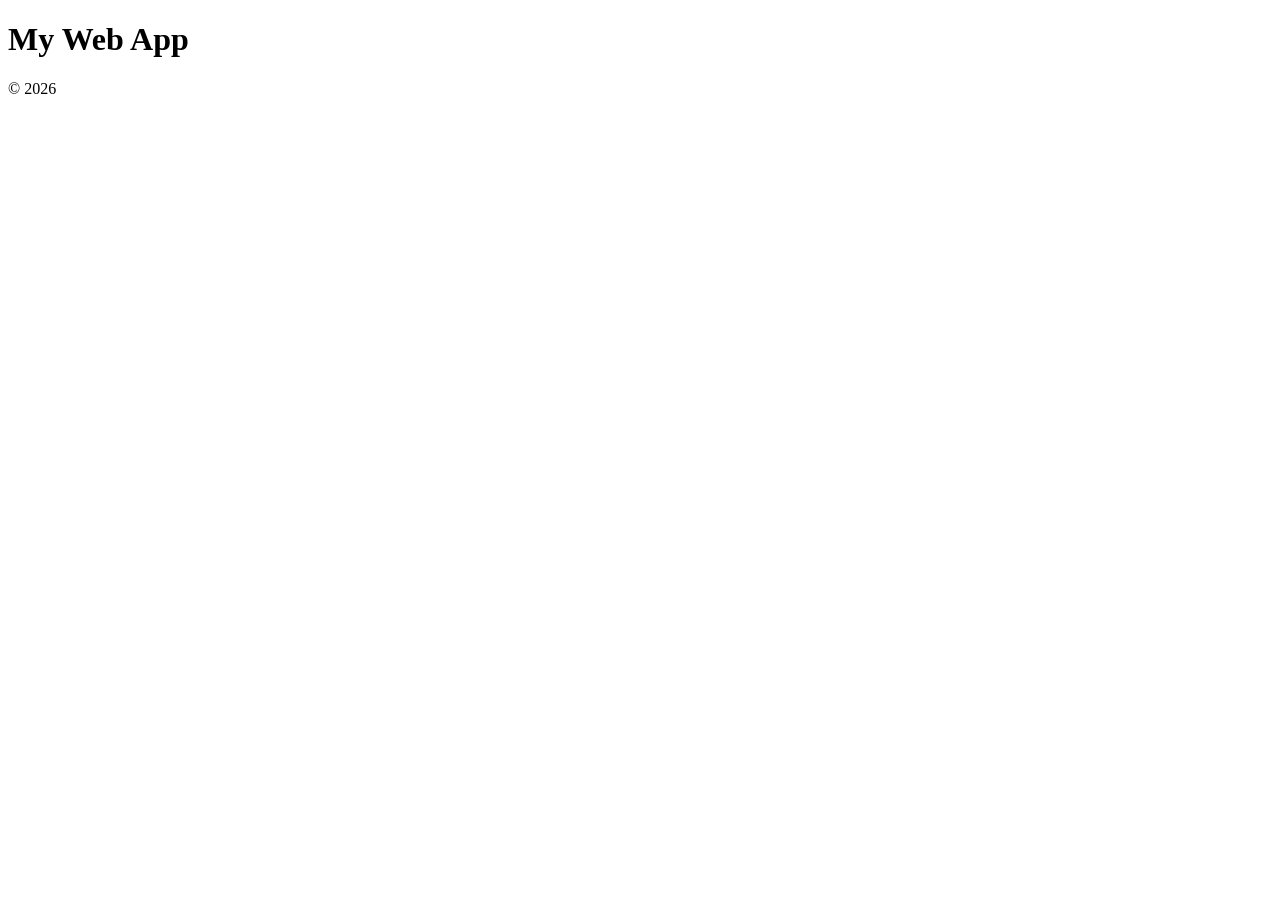
==== index.html @ 16203b1e "first commit" ====
<!DOCTYPE html>
<html lang="en">
<head>
  <meta charset="UTF-8" />
  <meta name="viewport" content="width=device-width, initial-scale=1.0" />
  <title>My Web App</title>
  <link rel="stylesheet" href="style.css" />
</head>
<body>

  <header>
    <h1>My Web App</h1>
  </header>

  <main>
    <!-- Main content goes here -->
  </main>

  <footer>
    <p>&copy; 2026</p>
  </footer>

  <script src="app.js"></script>
</body>
</html>
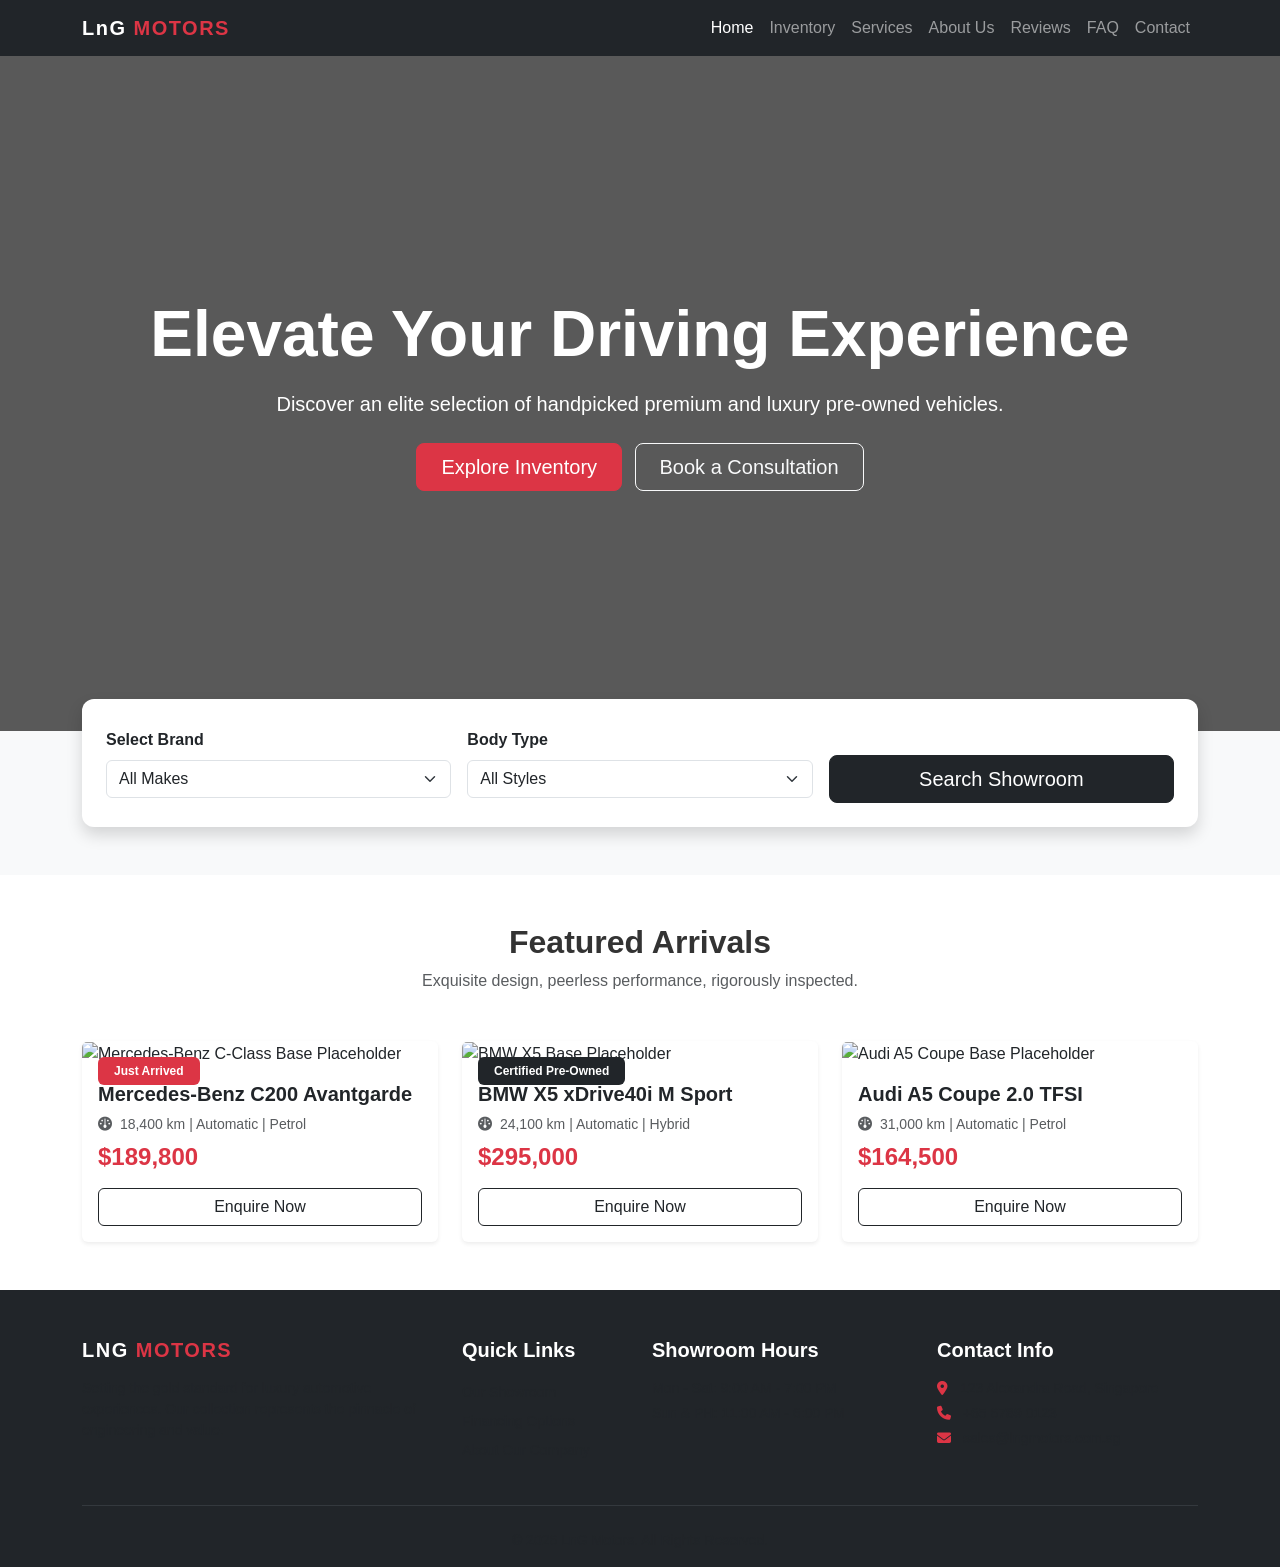
==== commit 99f202bb: "Structure: Organize styles and scripts into modular css/js subdirectories" ====
--- a/index.html
+++ b/index.html
@@ -1,25 +1,171 @@
 <!DOCTYPE html>
 <html lang="en">
 <head>
-  <meta charset="UTF-8" />
-  <meta name="viewport" content="width=device-width, initial-scale=1.0" />
-  <title>My Web App</title>
-  <link rel="stylesheet" href="style.css" />
+    <meta charset="UTF-8">
+    <meta name="viewport" content="width=device-width, initial-scale=1.0">
+    <title>LnG Motors | Luxury Pre-Owned Showroom</title>
+
+    <link href="https://cdn.jsdelivr.net/npm/bootstrap@5.3.3/dist/css/bootstrap.min.css" rel="stylesheet">
+
+    <link rel="stylesheet" href="https://cdnjs.cloudflare.com/ajax/libs/font-awesome/6.4.0/css/all.min.css">
+
+    <link rel="stylesheet" href="css/styles.css">
 </head>
 <body>
 
-  <header>
-    <h1>My Web App</h1>
-  </header>
+    <nav class="navbar navbar-expand-lg navbar-dark bg-dark sticky-top">
+        <div class="container">
+            <a class="navbar-brand fw-bold tracking-wider" href="index.html">LnG <span class="text-danger">MOTORS</span></a>
+            <button class="navbar-toggler" type="button" data-bs-toggle="collapse" data-bs-target="#mainNavbar" aria-controls="mainNavbar" aria-expanded="false" aria-label="Toggle navigation">
+                <span class="navbar-toggler-icon"></span>
+            </button>
+            <div class="collapse navbar-collapse" id="mainNavbar">
+                <ul class="navbar-nav ms-auto mb-2 mb-lg-0">
+                    <li class="nav-item"><a class="nav-link active" href="index.html">Home</a></li>
+                    <li class="nav-item"><a class="nav-link" href="inventory.html">Inventory</a></li>
+                    <li class="nav-item"><a class="nav-link" href="services.html">Services</a></li>
+                    <li class="nav-item"><a class="nav-link" href="about.html">About Us</a></li>
+                    <li class="nav-item"><a class="nav-link" href="testimonials.html">Reviews</a></li>
+                    <li class="nav-item"><a class="nav-link" href="faq.html">FAQ</a></li>
+                    <li class="nav-item"><a class="nav-link" href="contact.html">Contact</a></li>
+                </ul>
+            </div>
+        </div>
+    </nav>
 
-  <main>
-    <!-- Main content goes here -->
-  </main>
+    <header class="hero-section d-flex align-items-center text-center text-white">
+        <div class="container">
+            <h1 class="display-3 fw-bold mb-3">Elevate Your Driving Experience</h1>
+            <p class="lead mb-4">Discover an elite selection of handpicked premium and luxury pre-owned vehicles.</p>
+            <a href="inventory.html" class="btn btn-danger btn-lg px-4 me-2">Explore Inventory</a>
+            <a href="contact.html" class="btn btn-outline-light btn-lg px-4">Book a Consultation</a>
+        </div>
+    </header>
 
-  <footer>
-    <p>&copy; 2026</p>
-  </footer>
+    <section class="py-5 bg-light">
+        <div class="container">
+            <div class="card shadow p-4 border-0 filter-card-offset">
+                <div class="row g-3 align-items-center">
+                    <div class="col-md-4">
+                        <label class="form-label fw-semibold">Select Brand</label>
+                        <select class="form-select" id="brandFilter">
+                            <option value="all">All Makes</option>
+                            <option value="mercedes">Mercedes-Benz</option>
+                            <option value="bmw">BMW</option>
+                            <option value="audi">Audi</option>
+                        </select>
+                    </div>
+                    <div class="col-md-4">
+                        <label class="form-label fw-semibold">Body Type</label>
+                        <select class="form-select" id="typeFilter">
+                            <option value="all">All Styles</option>
+                            <option value="sedan">Sedan</option>
+                            <option value="suv">SUV</option>
+                            <option value="coupe">Coupe</option>
+                        </select>
+                    </div>
+                    <div class="col-md-4 d-grid">
+                        <label class="form-label d-none d-md-block">&nbsp;</label>
+                        <button class="btn btn-dark btn-lg" id="filterSearchBtn">Search Showroom</button>
+                    </div>
+                </div>
+            </div>
+        </div>
+    </section>
 
-  <script src="app.js"></script>
+    <section class="py-5">
+        <div class="container">
+            <div class="text-center mb-5">
+                <h2 class="fw-bold">Featured Arrivals</h2>
+                <p class="text-muted">Exquisite design, peerless performance, rigorously inspected.</p>
+            </div>
+            <div class="row g-4" id="featuredCarGrid">
+                <div class="col-md-4 car-item" data-brand="mercedes" data-type="sedan">
+                    <div class="card h-100 shadow-sm border-0 vehicle-card">
+                        <div class="position-relative">
+                            <img src="assets/images/car1.jpg" class="card-img-top" alt="Mercedes-Benz C-Class Base Placeholder">
+                            <span class="badge bg-danger position-absolute top-0 start-0 m-3 px-3 py-2">Just Arrived</span>
+                        </div>
+                        <div class="card-body">
+                            <h5 class="card-title fw-bold">Mercedes-Benz C200 Avantgarde</h5>
+                            <p class="text-muted small mb-2"><i class="fa-solid fa-gauge me-1"></i> 18,400 km | Automatic | Petrol</p>
+                            <h4 class="text-danger fw-bold mb-3">$189,800</h4>
+                            <div class="d-grid">
+                                <a href="contact.html" class="btn btn-outline-dark">Enquire Now</a>
+                            </div>
+                        </div>
+                    </div>
+                </div>
+                <div class="col-md-4 car-item" data-brand="bmw" data-type="suv">
+                    <div class="card h-100 shadow-sm border-0 vehicle-card">
+                        <div class="position-relative">
+                            <img src="assets/images/car2.jpg" class="card-img-top" alt="BMW X5 Base Placeholder">
+                            <span class="badge bg-dark position-absolute top-0 start-0 m-3 px-3 py-2">Certified Pre-Owned</span>
+                        </div>
+                        <div class="card-body">
+                            <h5 class="card-title fw-bold">BMW X5 xDrive40i M Sport</h5>
+                            <p class="text-muted small mb-2"><i class="fa-solid fa-gauge me-1"></i> 24,100 km | Automatic | Hybrid</p>
+                            <h4 class="text-danger fw-bold mb-3">$295,000</h4>
+                            <div class="d-grid">
+                                <a href="contact.html" class="btn btn-outline-dark">Enquire Now</a>
+                            </div>
+                        </div>
+                    </div>
+                </div>
+                <div class="col-md-4 car-item" data-brand="audi" data-type="coupe">
+                    <div class="card h-100 shadow-sm border-0 vehicle-card">
+                        <div class="position-relative">
+                            <img src="assets/images/car3.jpg" class="card-img-top" alt="Audi A5 Coupe Base Placeholder">
+                        </div>
+                        <div class="card-body">
+                            <h5 class="card-title fw-bold">Audi A5 Coupe 2.0 TFSI</h5>
+                            <p class="text-muted small mb-2"><i class="fa-solid fa-gauge me-1"></i> 31,000 km | Automatic | Petrol</p>
+                            <h4 class="text-danger fw-bold mb-3">$164,500</h4>
+                            <div class="d-grid">
+                                <a href="contact.html" class="btn btn-outline-dark">Enquire Now</a>
+                            </div>
+                        </div>
+                    </div>
+                </div>
+            </div>
+        </div>
+    </section>
+
+    <footer class="bg-dark text-white pt-5 pb-3">
+        <div class="container">
+            <div class="row g-4">
+                <div class="col-lg-4 col-md-6">
+                    <h5 class="fw-bold mb-3 text-uppercase tracking-wider">LnG <span class="text-danger">Motors</span></h5>
+                    <p class="text-muted small">Setting the gold standard for luxury automotive experiences. Our collection represents the pinnacle of engineering and value.</p>
+                </div>
+                <div class="col-lg-2 col-md-6">
+                    <h5 class="fw-bold mb-3">Quick Links</h5>
+                    <ul class="list-unstyled text-muted small">
+                        <li><a href="inventory.html" class="text-reset text-decoration-none d-block py-1">Our Showroom</a></li>
+                        <li><a href="services.html" class="text-reset text-decoration-none d-block py-1">Financing Options</a></li>
+                        <li><a href="about.html" class="text-reset text-decoration-none d-block py-1">About Our Company</a></li>
+                    </ul>
+                </div>
+                <div class="col-lg-3 col-md-6">
+                    <h5 class="fw-bold mb-3">Showroom Hours</h5>
+                    <p class="text-muted small mb-1">Mon - Sat: 9:00 AM - 7:00 PM</p>
+                    <p class="text-muted small">Sun & PH: 11:00 AM - 6:00 PM</p>
+                </div>
+                <div class="col-lg-3 col-md-6">
+                    <h5 class="fw-bold mb-3">Contact Info</h5>
+                    <p class="text-muted small mb-1"><i class="fa-solid fa-location-dot me-2 text-danger"></i> 123 Alexandra Road, Singapore</p>
+                    <p class="text-muted small mb-1"><i class="fa-solid fa-phone me-2 text-danger"></i> +65 6789 0123</p>
+                    <p class="text-muted small"><i class="fa-solid fa-envelope me-2 text-danger"></i> sales@lngmotors.com.sg</p>
+                </div>
+            </div>
+            <hr class="border-secondary my-4">
+            <div class="text-center text-muted small">
+                <p class="mb-0">&copy; 2026 LnG Motors. All Rights Reserved.</p>
+            </div>
+        </div>
+    </footer>
+
+    <script src="https://cdn.jsdelivr.net/npm/bootstrap@5.3.3/dist/js/bootstrap.bundle.min.js"></script>
+    <script src="js/main.js"></script>
 </body>
 </html>
--- a/css/styles.css
+++ b/css/styles.css
@@ -0,0 +1,53 @@
+/* Custom Variable Foundations */
+:root {
+    --lng-dark: #111111;
+    --lng-gray: #1c1c1e;
+    --lng-accent: #dc3545;
+}
+
+body {
+    font-family: 'Inter', -apple-system, BlinkMacSystemFont, "Segoe UI", Roboto, sans-serif;
+    background-color: #ffffff;
+    color: #333333;
+}
+
+/* Luxury Hero Immersive Panel */
+.hero-section {
+    background: linear-gradient(rgba(0, 0, 0, 0.65), rgba(0, 0, 0, 0.65)), 
+                url('../assets/images/hero-bg.jpg') no-repeat center center/cover;
+    min-height: 75vh;
+}
+
+/* Offset Search Module */
+.filter-card-offset {
+    margin-top: -5rem;
+    position: relative;
+    z-index: 10;
+    border-radius: 12px;
+}
+
+/* Smooth Interactive Card Hovers */
+.vehicle-card {
+    transition: transform 0.3s ease, box-shadow 0.3s ease;
+    overflow: hidden;
+}
+
+.vehicle-card:hover {
+    transform: translateY(-8px);
+    box-shadow: 0 15px 30px rgba(0,0,0,0.12) !important;
+}
+
+.vehicle-card img {
+    height: 240px;
+    object-fit: cover;
+    transition: transform 0.5s ease;
+}
+
+.vehicle-card:hover img {
+    transform: scale(1.04);
+}
+
+/* Typography Enhancements */
+.tracking-wider {
+    letter-spacing: 1.5px;
+}
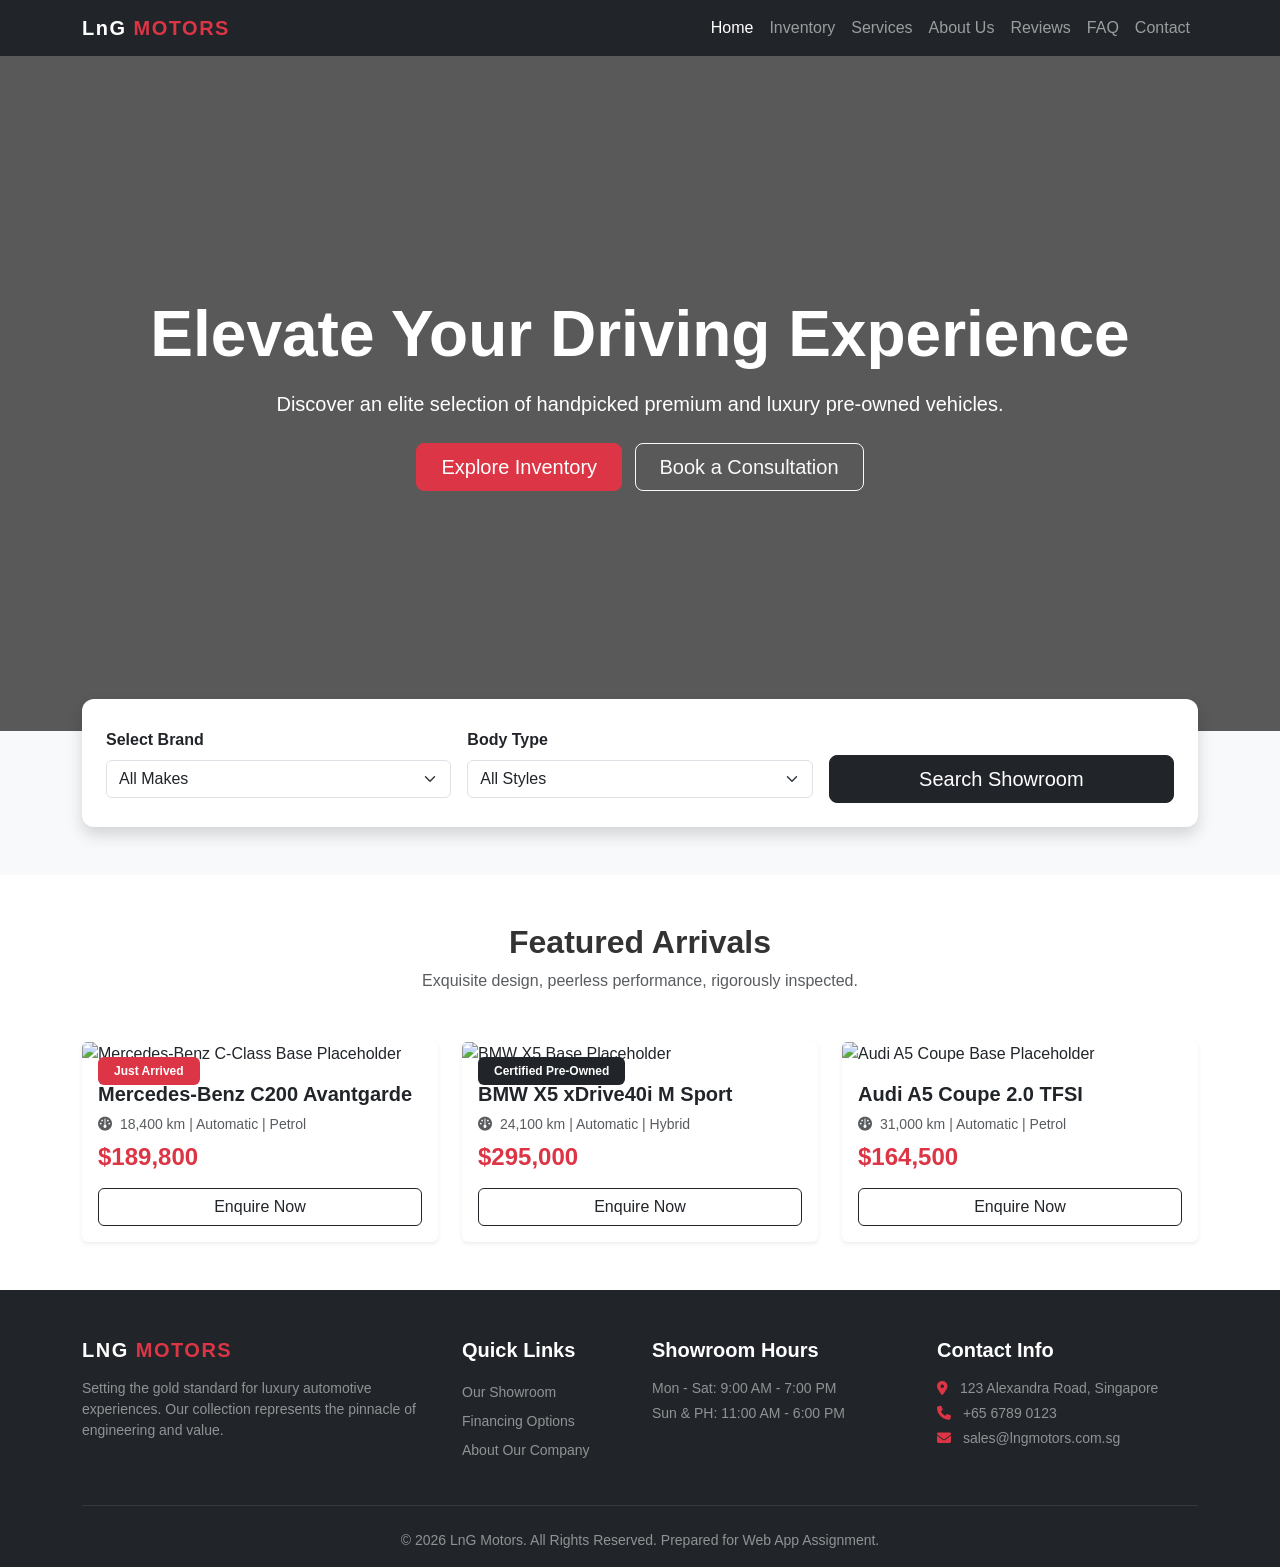
==== commit c31998e6: "Fix: Enhance footer text contrast and visibility on index.html using high-contrast utilities" ====
--- a/index.html
+++ b/index.html
@@ -131,39 +131,46 @@
         </div>
     </section>
 
-    <footer class="bg-dark text-white pt-5 pb-3">
-        <div class="container">
-            <div class="row g-4">
-                <div class="col-lg-4 col-md-6">
-                    <h5 class="fw-bold mb-3 text-uppercase tracking-wider">LnG <span class="text-danger">Motors</span></h5>
-                    <p class="text-muted small">Setting the gold standard for luxury automotive experiences. Our collection represents the pinnacle of engineering and value.</p>
-                </div>
-                <div class="col-lg-2 col-md-6">
-                    <h5 class="fw-bold mb-3">Quick Links</h5>
-                    <ul class="list-unstyled text-muted small">
-                        <li><a href="inventory.html" class="text-reset text-decoration-none d-block py-1">Our Showroom</a></li>
-                        <li><a href="services.html" class="text-reset text-decoration-none d-block py-1">Financing Options</a></li>
-                        <li><a href="about.html" class="text-reset text-decoration-none d-block py-1">About Our Company</a></li>
-                    </ul>
-                </div>
-                <div class="col-lg-3 col-md-6">
-                    <h5 class="fw-bold mb-3">Showroom Hours</h5>
-                    <p class="text-muted small mb-1">Mon - Sat: 9:00 AM - 7:00 PM</p>
-                    <p class="text-muted small">Sun & PH: 11:00 AM - 6:00 PM</p>
-                </div>
-                <div class="col-lg-3 col-md-6">
-                    <h5 class="fw-bold mb-3">Contact Info</h5>
-                    <p class="text-muted small mb-1"><i class="fa-solid fa-location-dot me-2 text-danger"></i> 123 Alexandra Road, Singapore</p>
-                    <p class="text-muted small mb-1"><i class="fa-solid fa-phone me-2 text-danger"></i> +65 6789 0123</p>
-                    <p class="text-muted small"><i class="fa-solid fa-envelope me-2 text-danger"></i> sales@lngmotors.com.sg</p>
-                </div>
+    <footer class="bg-dark text-light pt-5 pb-3">
+    <div class="container">
+        <div class="row g-4">
+            
+            <div class="col-lg-4 col-md-6">
+                <h5 class="fw-bold mb-3 text-uppercase tracking-wider text-white">LnG <span class="text-danger">Motors</span></h5>
+                <p class="text-white-50 small">Setting the gold standard for luxury automotive experiences. Our collection represents the pinnacle of engineering and value.</p>
             </div>
-            <hr class="border-secondary my-4">
-            <div class="text-center text-muted small">
-                <p class="mb-0">&copy; 2026 LnG Motors. All Rights Reserved.</p>
+            
+            <div class="col-lg-2 col-md-6">
+                <h5 class="fw-bold mb-3 text-white">Quick Links</h5>
+                <ul class="list-unstyled small">
+                    <li><a href="inventory.html" class="text-white-50 text-decoration-none d-block py-1">Our Showroom</a></li>
+                    <li><a href="services.html" class="text-white-50 text-decoration-none d-block py-1">Financing Options</a></li>
+                    <li><a href="about.html" class="text-white-50 text-decoration-none d-block py-1">About Our Company</a></li>
+                </ul>
             </div>
+            
+            <div class="col-lg-3 col-md-6">
+                <h5 class="fw-bold mb-3 text-white">Showroom Hours</h5>
+                <p class="text-white-50 small mb-1">Mon - Sat: 9:00 AM - 7:00 PM</p>
+                <p class="text-white-50 small">Sun & PH: 11:00 AM - 6:00 PM</p>
+            </div>
+            
+            <div class="col-lg-3 col-md-6">
+                <h5 class="fw-bold mb-3 text-white">Contact Info</h5>
+                <p class="text-white-50 small mb-1"><i class="fa-solid fa-location-dot me-2 text-danger"></i> 123 Alexandra Road, Singapore</p>
+                <p class="text-white-50 small mb-1"><i class="fa-solid fa-phone me-2 text-danger"></i> +65 6789 0123</p>
+                <p class="text-white-50 small"><i class="fa-solid fa-envelope me-2 text-danger"></i> sales@lngmotors.com.sg</p>
+            </div>
+            
         </div>
-    </footer>
+        
+        <hr class="border-secondary my-4">
+        
+        <div class="text-center text-white-50 small">
+            <p class="mb-0">&copy; 2026 LnG Motors. All Rights Reserved. Prepared for Web App Assignment.</p>
+        </div>
+    </div>
+</footer>
 
     <script src="https://cdn.jsdelivr.net/npm/bootstrap@5.3.3/dist/js/bootstrap.bundle.min.js"></script>
     <script src="js/main.js"></script>
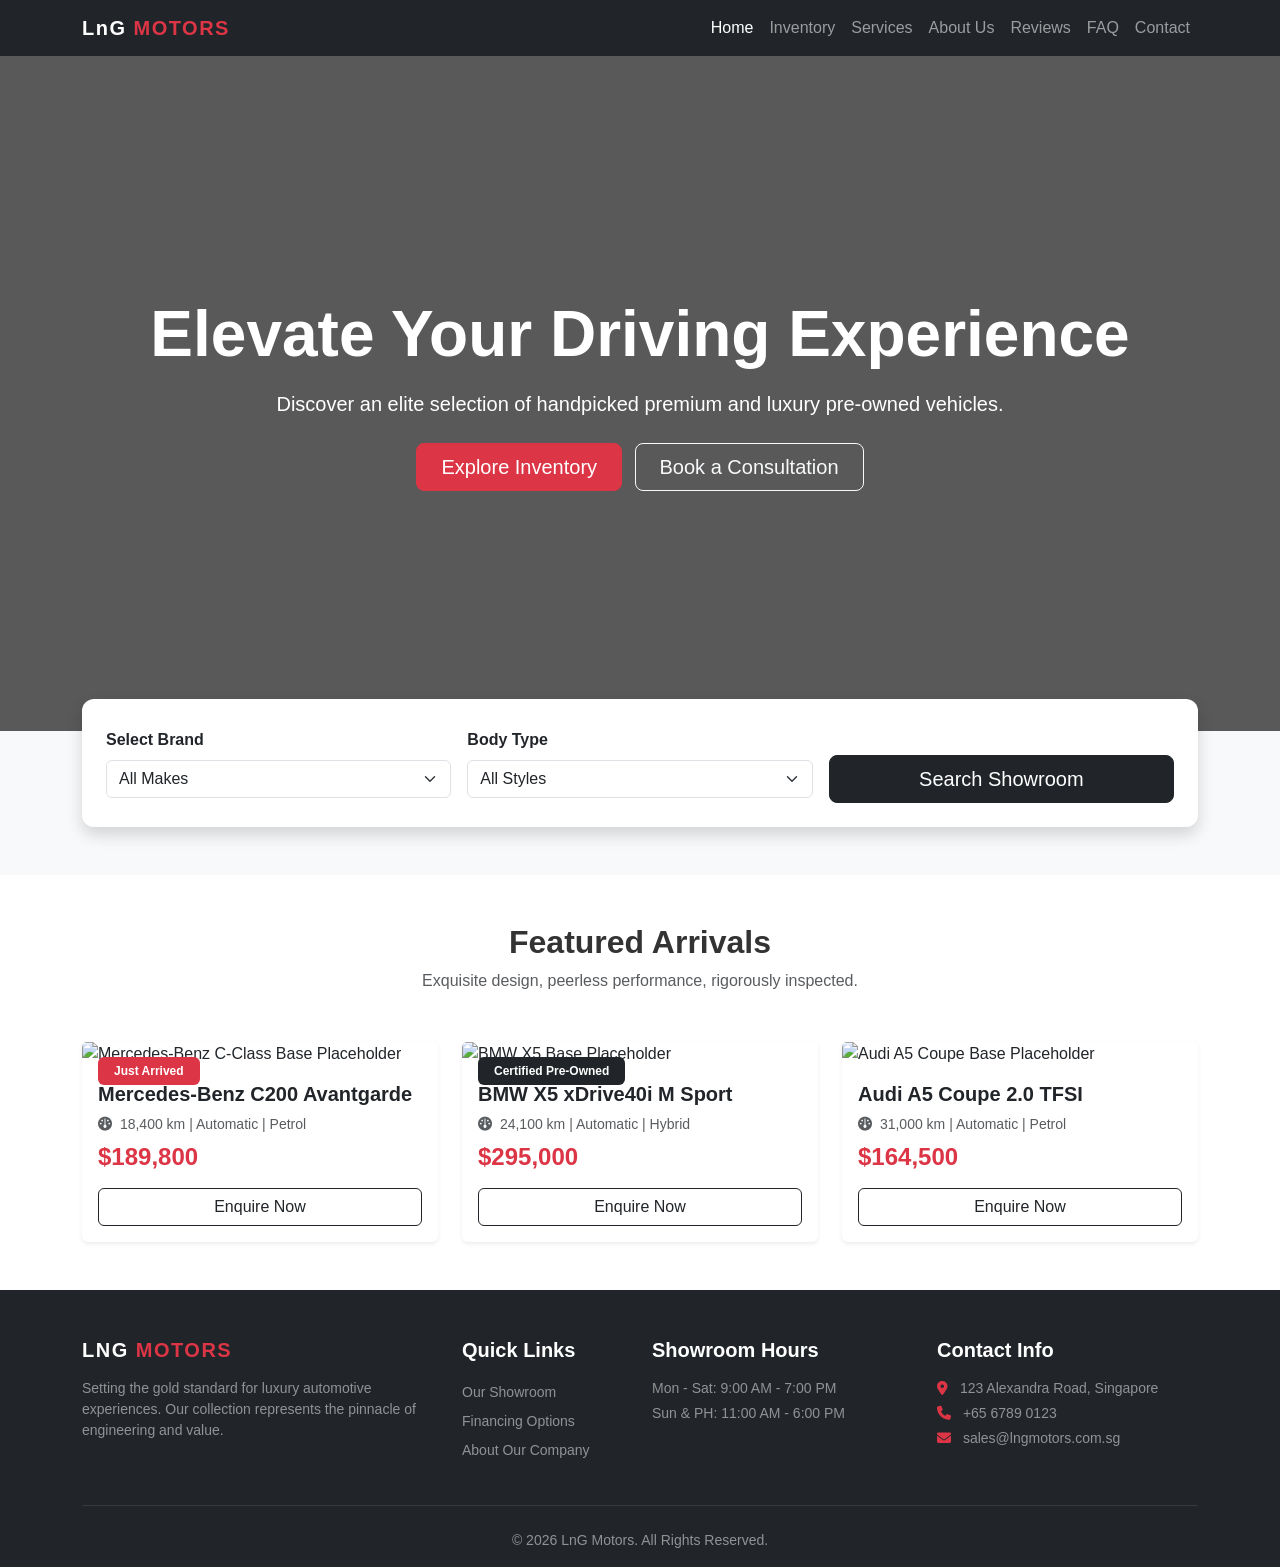
==== commit ac75f4ef: "Fix: Resolve copyright container text disappearing bugs on testimonials.html layout" ====
--- a/index.html
+++ b/index.html
@@ -167,7 +167,7 @@
         <hr class="border-secondary my-4">
         
         <div class="text-center text-white-50 small">
-            <p class="mb-0">&copy; 2026 LnG Motors. All Rights Reserved. Prepared for Web App Assignment.</p>
+            <p class="mb-0">&copy; 2026 LnG Motors. All Rights Reserved.</p>
         </div>
     </div>
 </footer>
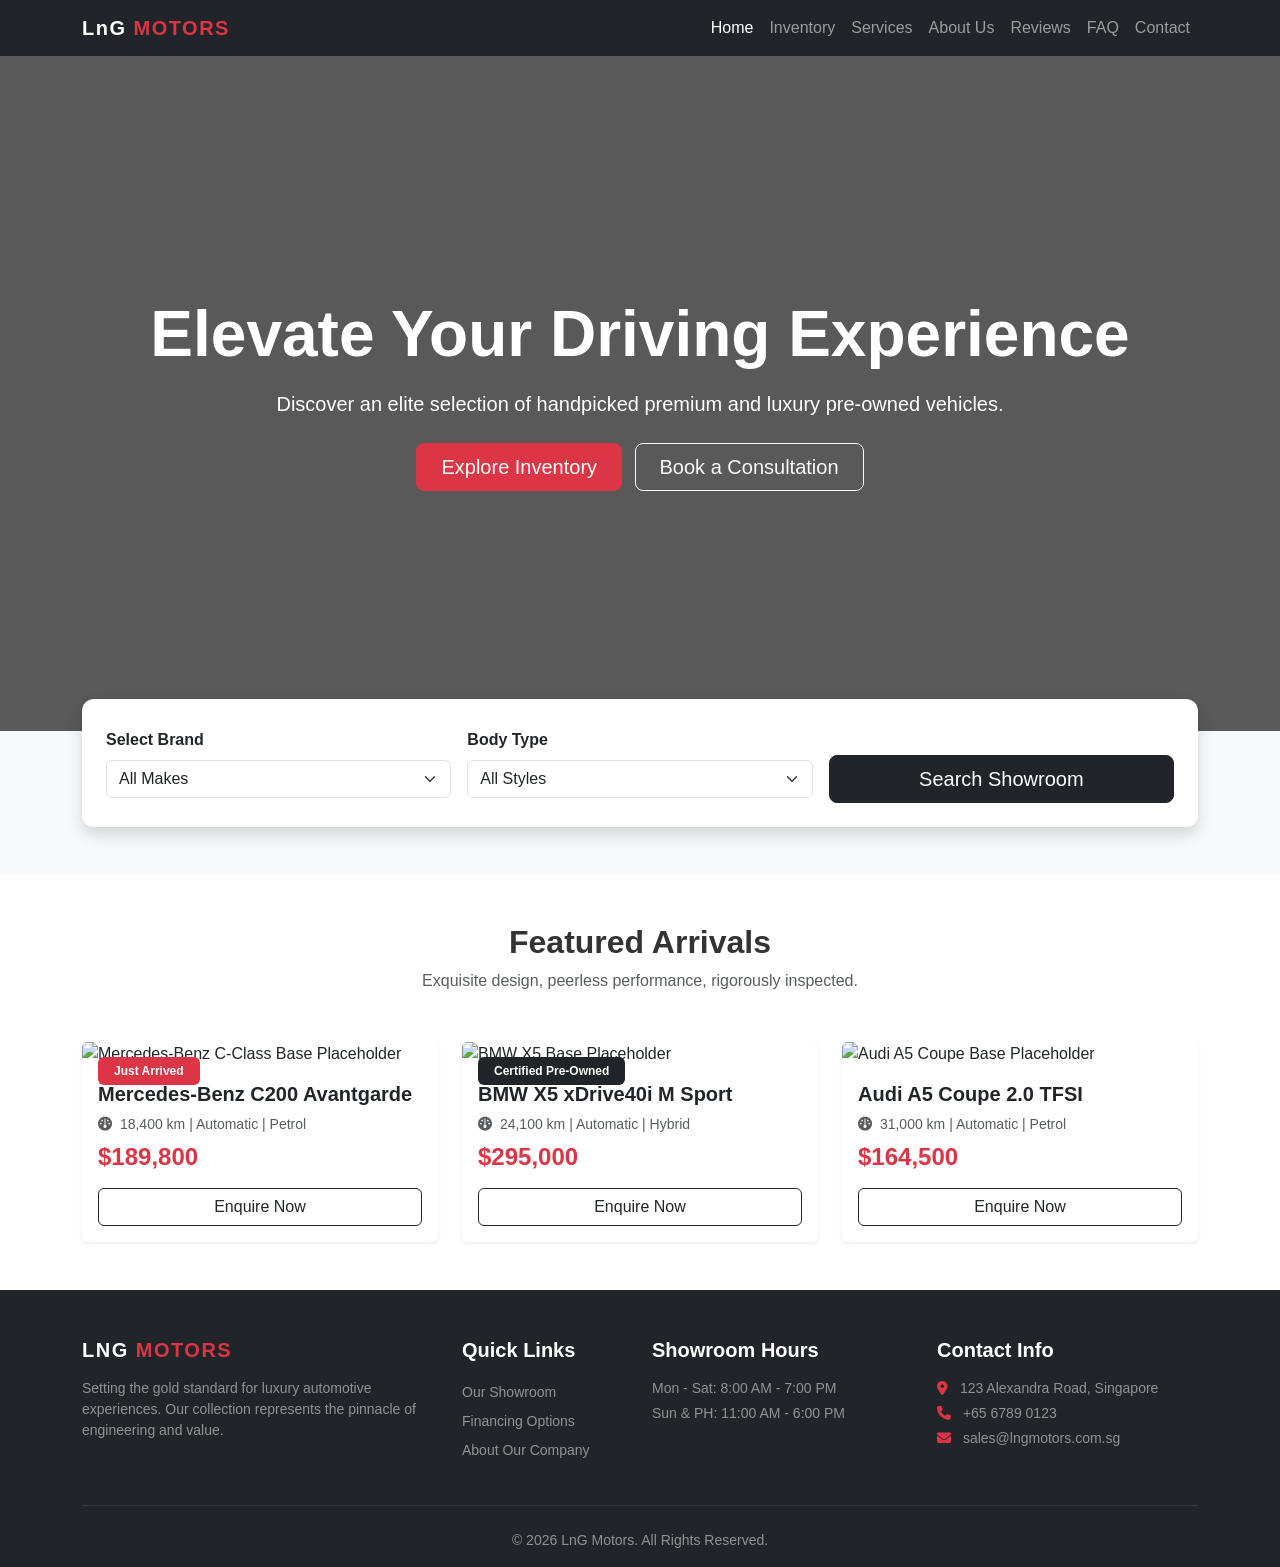
==== commit 70cffece: "Change time" ====
--- a/index.html
+++ b/index.html
@@ -151,7 +151,7 @@
             
             <div class="col-lg-3 col-md-6">
                 <h5 class="fw-bold mb-3 text-white">Showroom Hours</h5>
-                <p class="text-white-50 small mb-1">Mon - Sat: 9:00 AM - 7:00 PM</p>
+                <p class="text-white-50 small mb-1">Mon - Sat: 8:00 AM - 7:00 PM</p>
                 <p class="text-white-50 small">Sun & PH: 11:00 AM - 6:00 PM</p>
             </div>
             
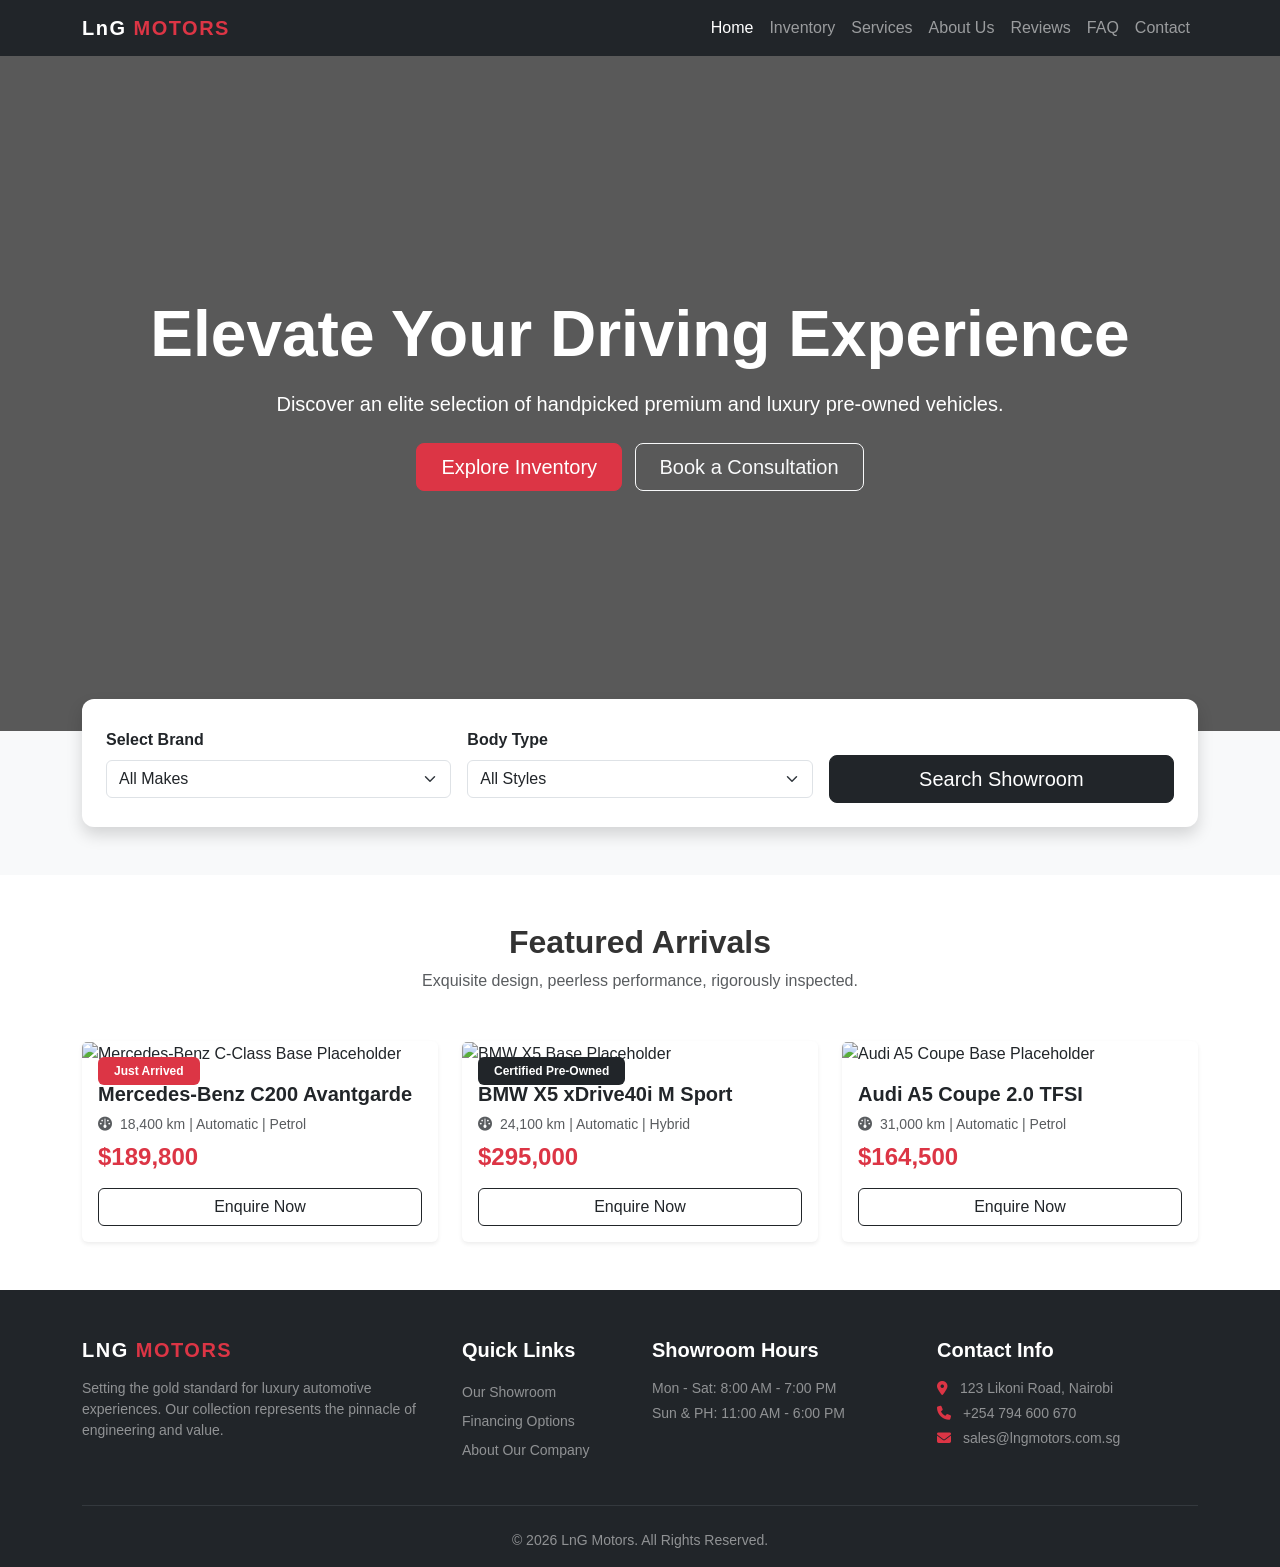
==== commit eb9e37a8: "Edit Contact" ====
--- a/index.html
+++ b/index.html
@@ -157,8 +157,8 @@
             
             <div class="col-lg-3 col-md-6">
                 <h5 class="fw-bold mb-3 text-white">Contact Info</h5>
-                <p class="text-white-50 small mb-1"><i class="fa-solid fa-location-dot me-2 text-danger"></i> 123 Alexandra Road, Singapore</p>
-                <p class="text-white-50 small mb-1"><i class="fa-solid fa-phone me-2 text-danger"></i> +65 6789 0123</p>
+                <p class="text-white-50 small mb-1"><i class="fa-solid fa-location-dot me-2 text-danger"></i> 123 Likoni Road, Nairobi</p>
+                <p class="text-white-50 small mb-1"><i class="fa-solid fa-phone me-2 text-danger"></i> +254 794 600 670</p>
                 <p class="text-white-50 small"><i class="fa-solid fa-envelope me-2 text-danger"></i> sales@lngmotors.com.sg</p>
             </div>
             
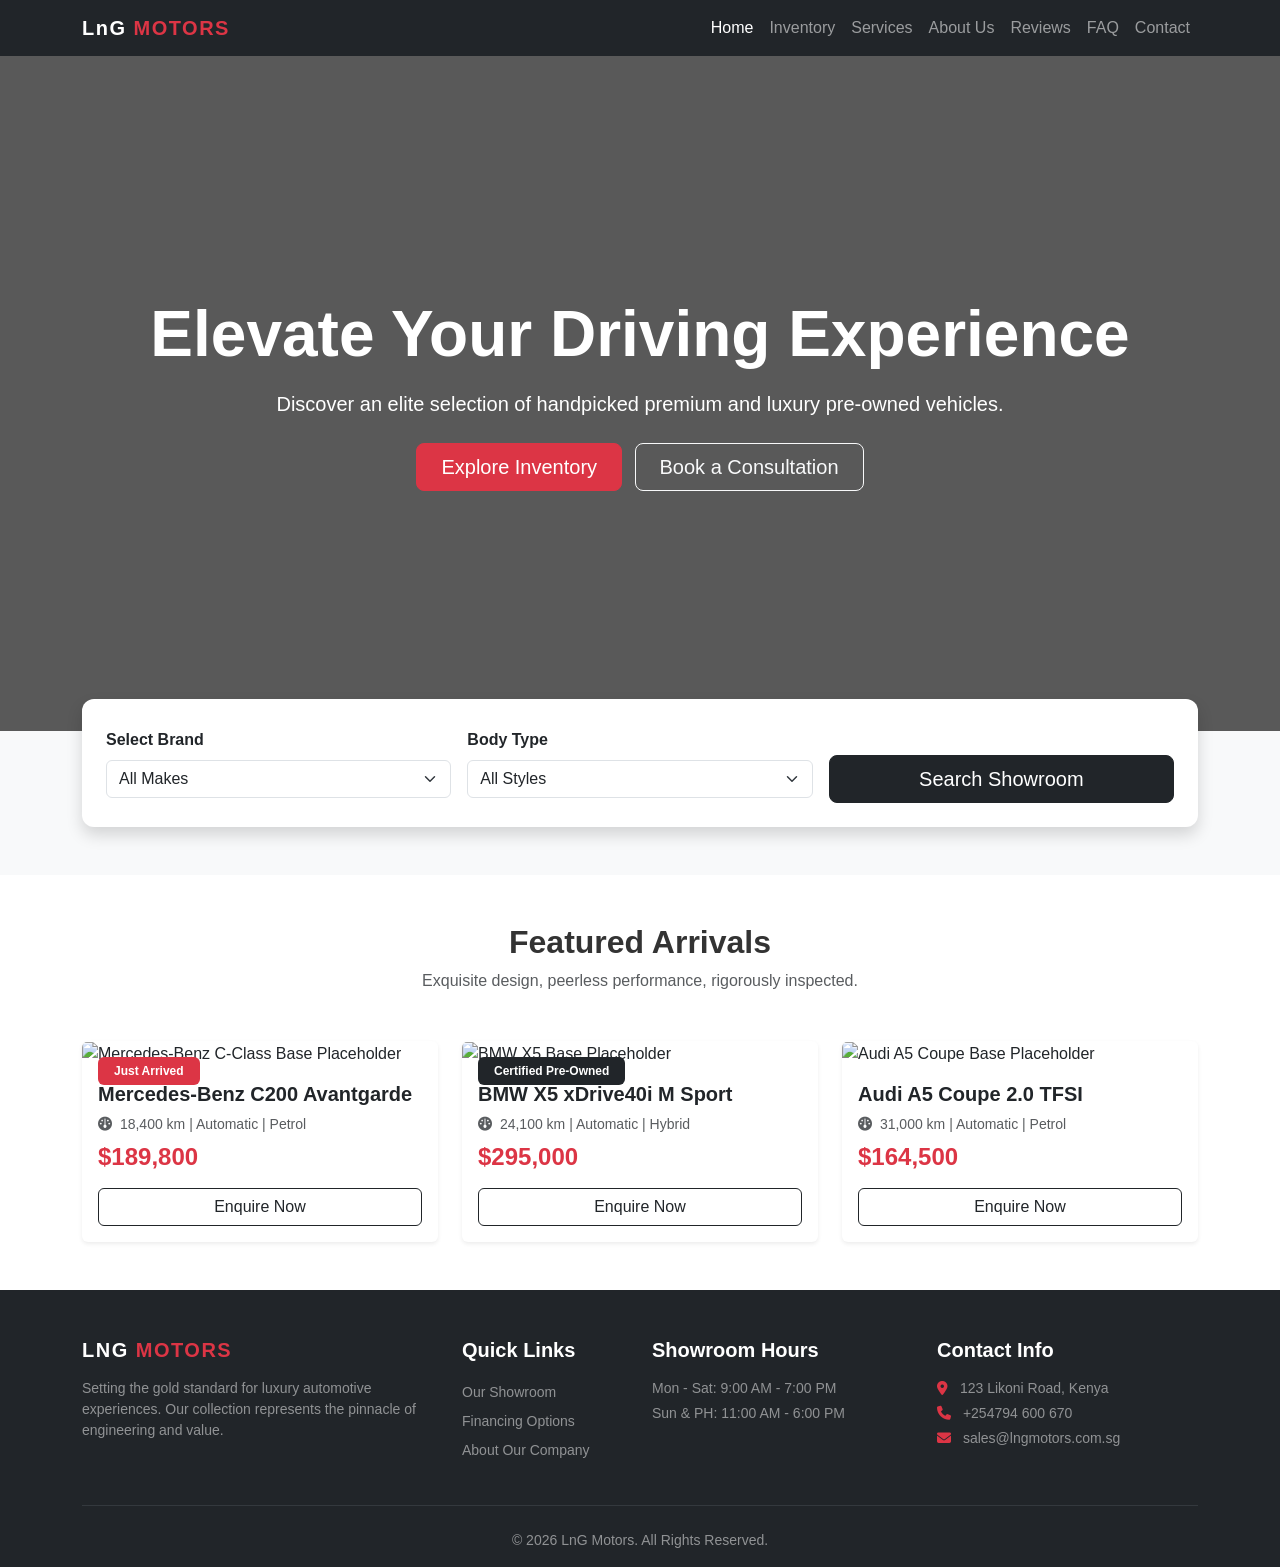
==== commit b30c9705: "Fix: Resolve footer font contrast properties using white-50 utilities across pages" ====
--- a/index.html
+++ b/index.html
@@ -3,13 +3,10 @@
 <head>
     <meta charset="UTF-8">
     <meta name="viewport" content="width=device-width, initial-scale=1.0">
-    <title>LnG Motors | Luxury Pre-Owned Showroom</title>
-
+    <title>LnG Motors | Premium Pre-Owned Luxury Cars</title>
     <link href="https://cdn.jsdelivr.net/npm/bootstrap@5.3.3/dist/css/bootstrap.min.css" rel="stylesheet">
-
+    <link rel="stylesheet" href="css/styles.css">
     <link rel="stylesheet" href="https://cdnjs.cloudflare.com/ajax/libs/font-awesome/6.4.0/css/all.min.css">
-
-    <link rel="stylesheet" href="css/styles.css">
 </head>
 <body>
 
@@ -151,14 +148,14 @@
             
             <div class="col-lg-3 col-md-6">
                 <h5 class="fw-bold mb-3 text-white">Showroom Hours</h5>
-                <p class="text-white-50 small mb-1">Mon - Sat: 8:00 AM - 7:00 PM</p>
+                <p class="text-white-50 small mb-1">Mon - Sat: 9:00 AM - 7:00 PM</p>
                 <p class="text-white-50 small">Sun & PH: 11:00 AM - 6:00 PM</p>
             </div>
             
             <div class="col-lg-3 col-md-6">
                 <h5 class="fw-bold mb-3 text-white">Contact Info</h5>
-                <p class="text-white-50 small mb-1"><i class="fa-solid fa-location-dot me-2 text-danger"></i> 123 Likoni Road, Nairobi</p>
-                <p class="text-white-50 small mb-1"><i class="fa-solid fa-phone me-2 text-danger"></i> +254 794 600 670</p>
+                <p class="text-white-50 small mb-1"><i class="fa-solid fa-location-dot me-2 text-danger"></i> 123 Likoni Road, Kenya</p>
+                <p class="text-white-50 small mb-1"><i class="fa-solid fa-phone me-2 text-danger"></i> +254794 600 670</p>
                 <p class="text-white-50 small"><i class="fa-solid fa-envelope me-2 text-danger"></i> sales@lngmotors.com.sg</p>
             </div>
             
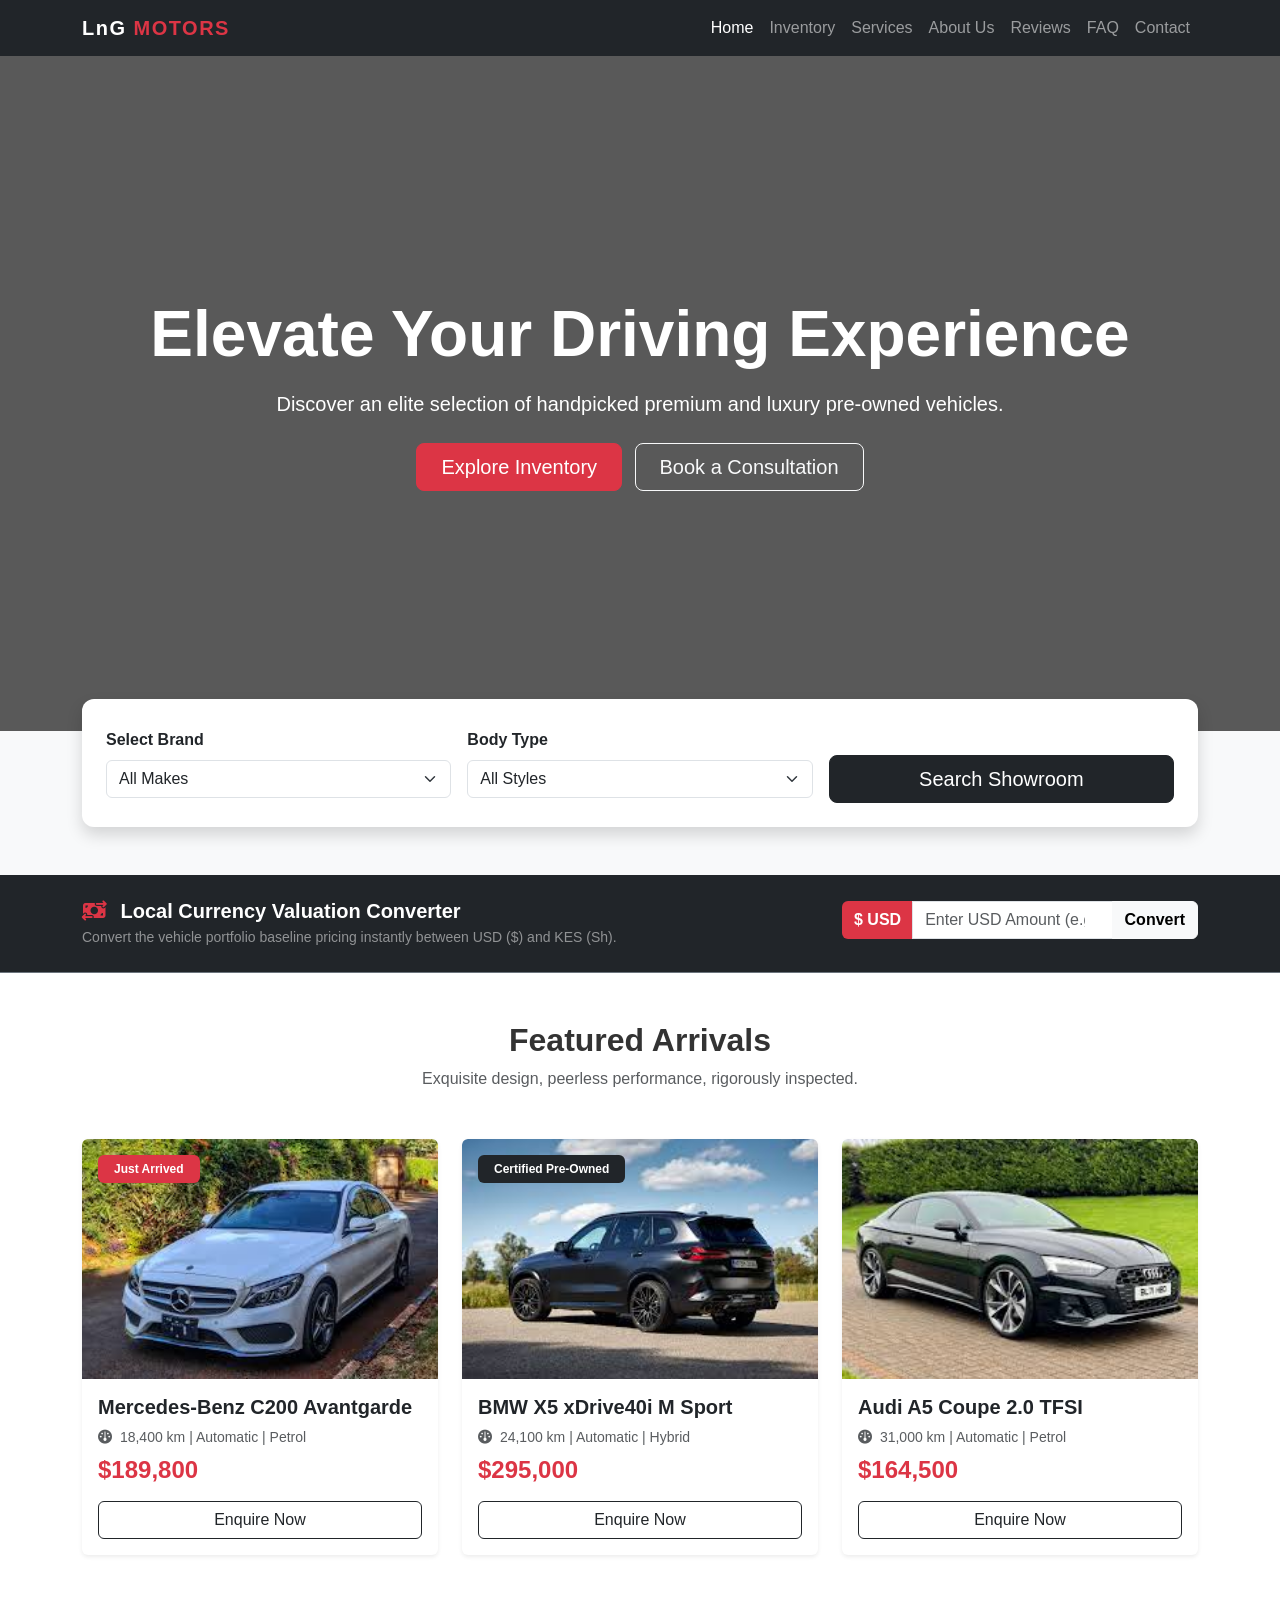
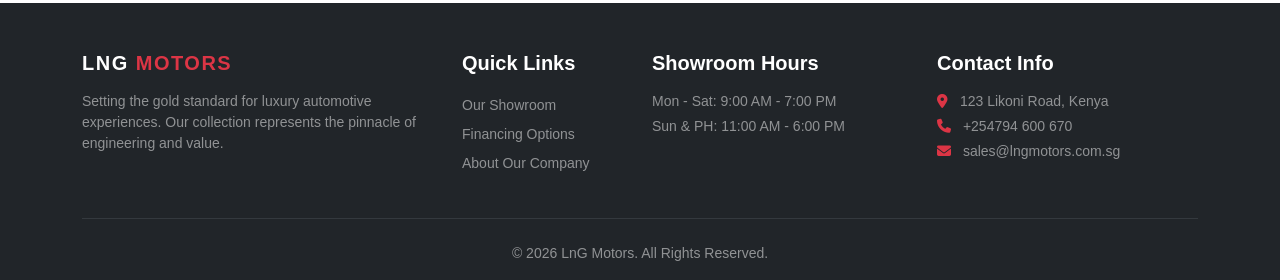
==== commit 7c68670f: "Feat: Add interactive currency converter structure to homepage UI" ====
--- a/index.html
+++ b/index.html
@@ -70,6 +70,25 @@
         </div>
     </section>
 
+<section class="py-4 bg-dark text-white border-bottom border-secondary">
+    <div class="container">
+        <div class="row align-items-center justify-content-center">
+            <div class="col-md-8 text-center text-md-start mb-3 mb-md-0">
+                <h5 class="fw-bold mb-1"><i class="fa-solid fa-money-bill-transfer text-danger me-2"></i> Local Currency Valuation Converter</h5>
+                <p class="text-white-50 small mb-0">Convert the vehicle portfolio baseline pricing instantly between USD ($) and KES (Sh).</p>
+            </div>
+            <div class="col-md-4">
+                <div class="input-group">
+                    <span class="input-group-text bg-danger text-white border-0 fw-bold">$ USD</span>
+                    <input type="number" id="usdInput" class="form-control" placeholder="Enter USD Amount (e.g., 164500)">
+                    <button class="btn btn-light fw-bold" id="convertBtn">Convert</button>
+                </div>
+                <div id="kesResult" class="text-warning fw-bold small mt-2 text-center text-md-end"></div>
+            </div>
+        </div>
+    </div>
+</section>
+
     <section class="py-5">
         <div class="container">
             <div class="text-center mb-5">
@@ -80,7 +99,7 @@
                 <div class="col-md-4 car-item" data-brand="mercedes" data-type="sedan">
                     <div class="card h-100 shadow-sm border-0 vehicle-card">
                         <div class="position-relative">
-                            <img src="assets/images/car1.jpg" class="card-img-top" alt="Mercedes-Benz C-Class Base Placeholder">
+                            <img src="images/car1.jpg" class="card-img-top" alt="Mercedes-Benz C-Class Base Placeholder">
                             <span class="badge bg-danger position-absolute top-0 start-0 m-3 px-3 py-2">Just Arrived</span>
                         </div>
                         <div class="card-body">
@@ -96,7 +115,7 @@
                 <div class="col-md-4 car-item" data-brand="bmw" data-type="suv">
                     <div class="card h-100 shadow-sm border-0 vehicle-card">
                         <div class="position-relative">
-                            <img src="assets/images/car2.jpg" class="card-img-top" alt="BMW X5 Base Placeholder">
+                            <img src="images/car2.jpg" class="card-img-top" alt="BMW X5 Base Placeholder">
                             <span class="badge bg-dark position-absolute top-0 start-0 m-3 px-3 py-2">Certified Pre-Owned</span>
                         </div>
                         <div class="card-body">
@@ -112,7 +131,7 @@
                 <div class="col-md-4 car-item" data-brand="audi" data-type="coupe">
                     <div class="card h-100 shadow-sm border-0 vehicle-card">
                         <div class="position-relative">
-                            <img src="assets/images/car3.jpg" class="card-img-top" alt="Audi A5 Coupe Base Placeholder">
+                            <img src="images/car3.jpg" class="card-img-top" alt="Audi A5 Coupe Base Placeholder">
                         </div>
                         <div class="card-body">
                             <h5 class="card-title fw-bold">Audi A5 Coupe 2.0 TFSI</h5>
